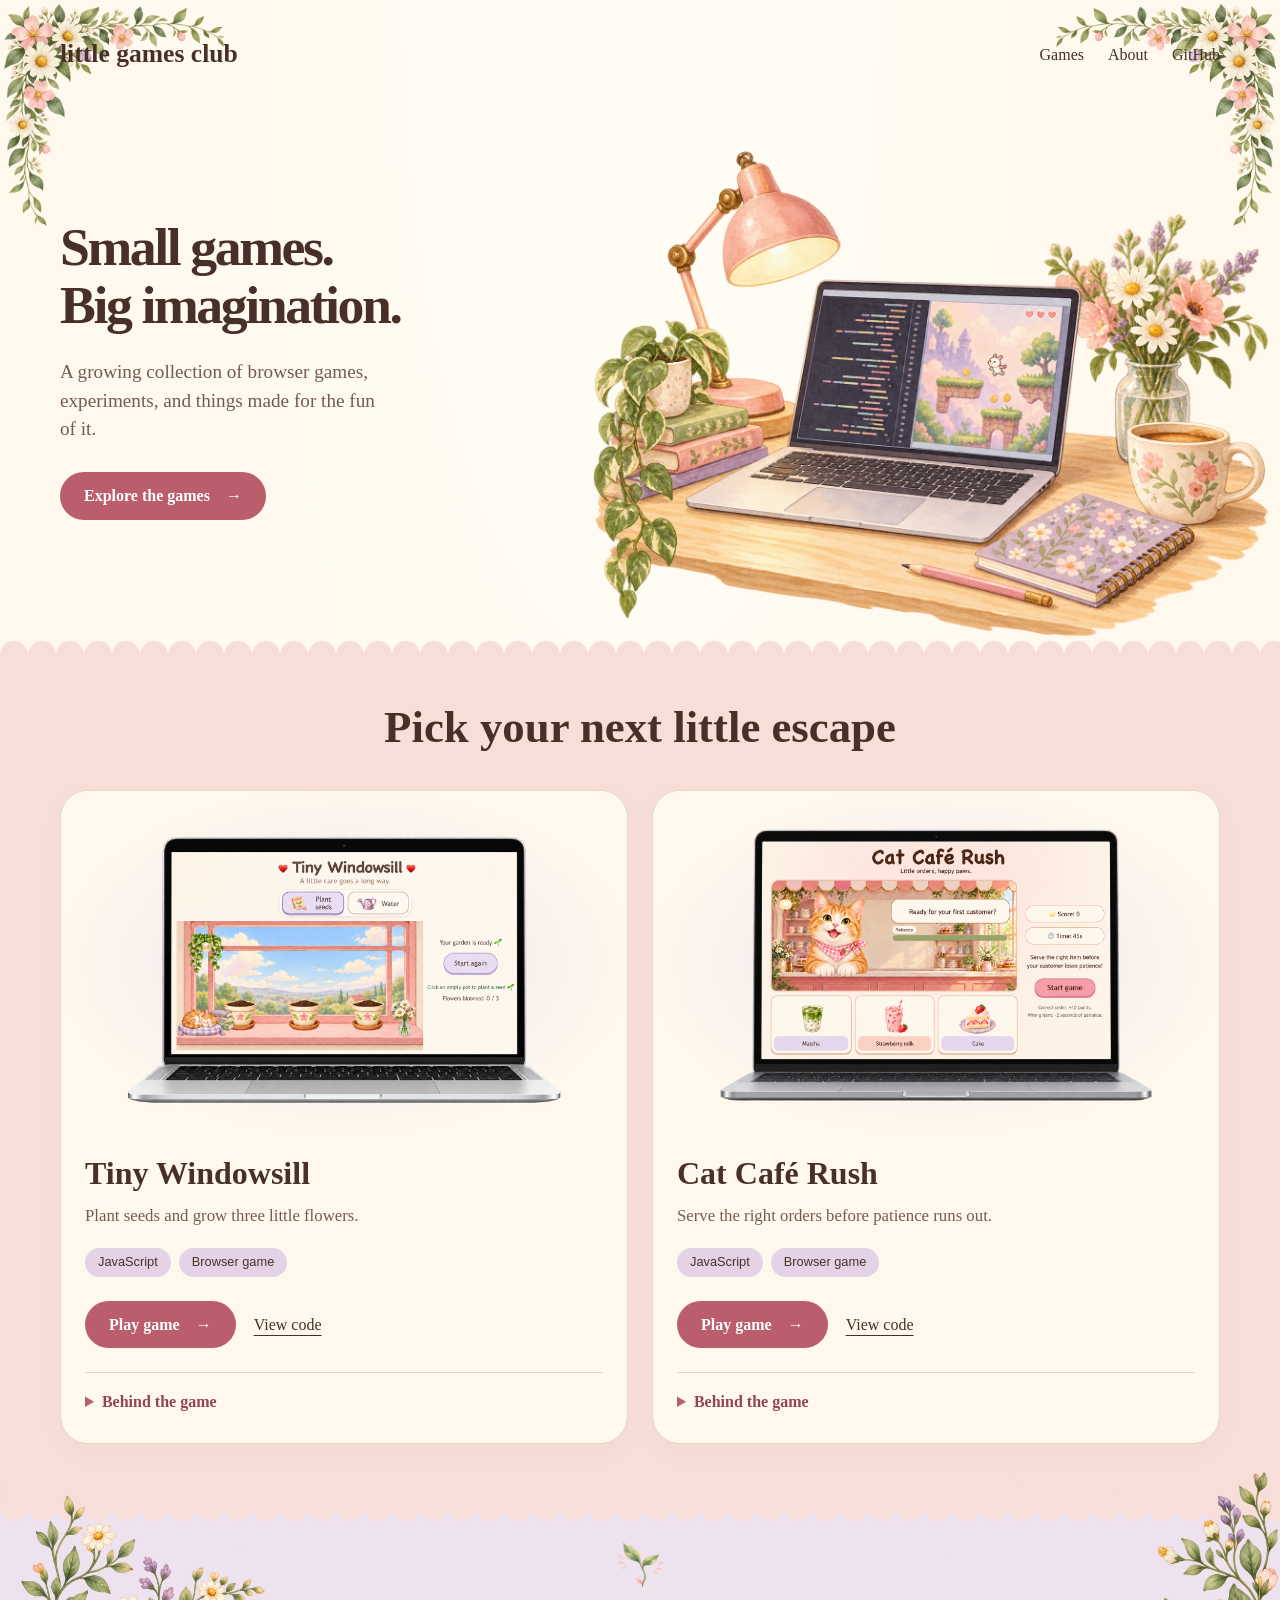
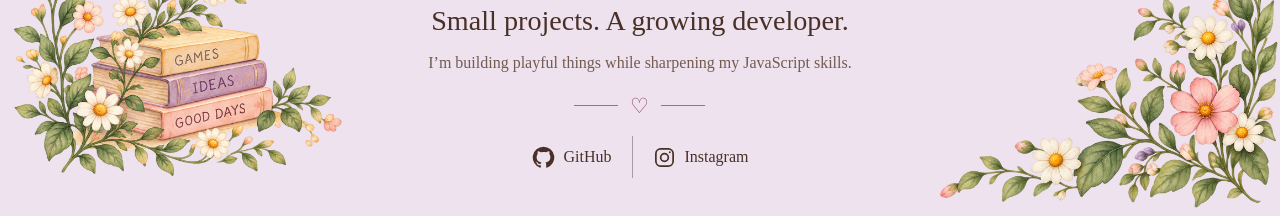
==== index.html @ 7466f7a5 "Build Little Games Club portfolio" ====
<!DOCTYPE html>
<html lang="en">
<head>
  <meta charset="UTF-8">
  <meta name="viewport" content="width=device-width, initial-scale=1.0">

  <meta
    name="description"
    content="A growing collection of browser games and playful experiments from an indie developer."
  >

  <title>Little Games Club — Small games. Big imagination.</title>

  <link rel="stylesheet" href="styles.css">
  <script src="script.js" defer></script>
</head>

<body>
  <a class="skip-link" href="#main">Skip to content</a>

  <header class="site-header">
    <a class="site-name" href="./" aria-label="Little Games Club home">
      little games club
    </a>

    <nav aria-label="Main navigation">
      <a href="#games">Games</a>
      <a href="#about">About</a>
      <a href="https://github.com/kayleighthomas">GitHub</a>
    </nav>
  </header>

  <main id="main">
    <section class="hero" aria-labelledby="hero-heading">
      <div class="hero-copy">
        <h1 id="hero-heading">
          Small games.<br>
          Big imagination.
        </h1>

        <p>
          A growing collection of browser games, experiments,
          and things made for the fun of it.
        </p>

        <a class="button" href="#games">
          Explore the games <span aria-hidden="true">→</span>
        </a>
      </div>

      <img
        class="hero-image"
        src="images/creative-desk.png"
        alt="An illustrated desk with a laptop, notebooks, flowers and a warm cup of coffee."
        fetchpriority="high"
      >
    </section>

    <section
      id="games"
      class="games-section"
      aria-labelledby="games-heading"
    >
      <div class="section-inner">
        <h2 id="games-heading">Pick your next little escape</h2>

        <div class="games-grid">

          <!-- Tiny Windowsill -->
          <article class="game-card">
            <img
              class="game-preview"
              src="images/tiny-windowsill-preview.png"
              alt="Laptop preview of Tiny Windowsill, a game about growing flowers."
              loading="lazy"
            >

            <div class="game-card-content">
              <h3>Tiny Windowsill</h3>

              <p>Plant seeds and grow three little flowers.</p>

              <ul class="tags" aria-label="Project details">
                <li>JavaScript</li>
                <li>Browser game</li>
              </ul>

              <div class="game-links">
                <a
                  class="button"
                  href="games/tiny-windowsill/index.html"
                >
                  Play game
                  <span class="visually-hidden">— Tiny Windowsill</span>
                  <span aria-hidden="true">→</span>
                </a>

                <a
                  class="code-link"
                  href="https://github.com/kayleighthomas/tiny-windowsill"
                >
                  View code
                  <span class="visually-hidden">— Tiny Windowsill</span>
                </a>
              </div>

              <details class="behind-game">
                <summary>Behind the game</summary>

                <div class="behind-game-content">
                  <p>
                    A browser gardening game where you plant seeds,
                    choose a watering can and grow three flowers.
                    Each plant grows independently, and your garden
                    is saved between visits.
                  </p>

                  <h4>JavaScript I practised</h4>

                  <ul>
                    <li>
                      <strong>Arrays and objects:</strong>
                      storing each plant’s watering count and
                      planting status.
                    </li>
                    <li>
                      <strong>Event listeners:</strong>
                      responding to tool selection, watering
                      and resetting.
                    </li>
                    <li>
                      <strong>Conditions and DOM updates:</strong>
                      changing growth stages, instructions
                      and button states.
                    </li>
                    <li>
                      <strong>filter():</strong>
                      counting how many flowers have bloomed.
                    </li>
                    <li>
                      <strong>localStorage and JSON:</strong>
                      saving and restoring the garden.
                    </li>
                    <li>
                      <strong>setTimeout():</strong>
                      controlling the watering animation.
                    </li>
                  </ul>

                  <h4>Key functions</h4>

                  <p class="function-list">
                    <code>selectTool()</code>
                    <code>renderGarden()</code>
                    <code>saveGarden()</code>
                    <code>loadGarden()</code>
                    <code>showWatering()</code>
                  </p>
                </div>
              </details>
            </div>
          </article>

          <!-- Cat Café Rush -->
          <article class="game-card">
            <img
              class="game-preview"
              src="images/cat-cafe-rush-preview.png"
              alt="Laptop preview of Cat Café Rush, a game about serving café orders."
              loading="lazy"
            >

            <div class="game-card-content">
              <h3>Cat Café Rush</h3>

              <p>Serve the right orders before patience runs out.</p>

              <ul class="tags" aria-label="Project details">
                <li>JavaScript</li>
                <li>Browser game</li>
              </ul>

              <div class="game-links">
                <a
                  class="button"
                  href="games/cat-cafe-rush/index.html"
                >
                  Play game
                  <span class="visually-hidden">— Cat Café Rush</span>
                  <span aria-hidden="true">→</span>
                </a>

                <a
                  class="code-link"
                  href="https://github.com/kayleighthomas/cat-cafe-rush"
                >
                  View code
                  <span class="visually-hidden">— Cat Café Rush</span>
                </a>
              </div>

              <details class="behind-game">
                <summary>Behind the game</summary>

                <div class="behind-game-content">
                  <p>
                    A 45-second café game where you match menu items
                    to customer orders. Correct orders earn points,
                    mistakes reduce patience, and customers become
                    less patient as your score increases.
                  </p>

                  <h4>JavaScript I practised</h4>

                  <ul>
                    <li>
                      <strong>Arrays and objects:</strong>
                      defining the café menu and tracking
                      the current order.
                    </li>
                    <li>
                      <strong>Math.random() and Math.floor():</strong>
                      selecting customer orders.
                    </li>
                    <li>
                      <strong>dataset and event listeners:</strong>
                      identifying and checking the item served.
                    </li>
                    <li>
                      <strong>State and conditions:</strong>
                      managing scoring, difficulty and
                      customer transitions.
                    </li>
                    <li>
                      <strong>Date.now() and setInterval():</strong>
                      measuring the round time and remaining patience.
                    </li>
                    <li>
                      <strong>Timeouts and CSS classes:</strong>
                      displaying popups and animating
                      departing customers.
                    </li>
                  </ul>

                  <h4>Key functions</h4>

                  <p class="function-list">
                    <code>startGame()</code>
                    <code>nextCustomer()</code>
                    <code>serveItem()</code>
                    <code>updateTimers()</code>
                    <code>getCustomerDuration()</code>
                    <code>loseCustomer()</code>
                    <code>showPopup()</code>
                    <code>endGame()</code>
                  </p>
                </div>
              </details>
            </div>
          </article>

        </div>
      </div>
    </section>
  </main>

  <footer id="about" class="site-footer">
    <div class="footer-content">
      <img
        class="sprout-image"
        src="images/sprout.png"
        alt=""
        loading="lazy"
      >

      <h2>Small projects. A growing developer.</h2>

      <p>
        I’m building playful things while sharpening
        my JavaScript skills.
      </p>

      <span class="heart-divider" aria-hidden="true">♡</span>

      <nav aria-label="Social links">
        <a href="https://github.com/kayleighthomas">
          <svg
            viewBox="0 0 24 24"
            aria-hidden="true"
            class="social-icon"
          >
            <path
              fill="currentColor"
              d="M12 .75a11.25 11.25 0 0 0-3.56 21.92c.56.1.77-.24.77-.54v-2.1c-3.13.68-3.79-1.33-3.79-1.33-.51-1.3-1.25-1.65-1.25-1.65-1.02-.7.08-.69.08-.69 1.13.08 1.72 1.16 1.72 1.16 1 1.72 2.63 1.22 3.27.93.1-.73.39-1.22.71-1.5-2.5-.29-5.13-1.25-5.13-5.56 0-1.23.44-2.23 1.16-3.02-.12-.29-.5-1.43.11-2.98 0 0 .95-.3 3.09 1.15A10.7 10.7 0 0 1 12 6.16c.96 0 1.92.13 2.82.38 2.15-1.45 3.09-1.15 3.09-1.15.61 1.55.23 2.69.11 2.98.72.79 1.16 1.79 1.16 3.02 0 4.32-2.63 5.27-5.14 5.55.4.35.76 1.03.76 2.08v3.11c0 .3.2.65.77.54A11.25 11.25 0 0 0 12 .75Z"
            />
          </svg>
          GitHub
        </a>

        <a href="https://www.instagram.com/_girlyml_/">
          <svg
            viewBox="0 0 24 24"
            fill="none"
            stroke="currentColor"
            stroke-width="1.8"
            aria-hidden="true"
            class="social-icon"
          >
            <rect x="3" y="3" width="18" height="18" rx="5"/>
            <circle cx="12" cy="12" r="4"/>
            <circle
              cx="17.5"
              cy="6.5"
              r="1"
              fill="currentColor"
              stroke="none"
            />
          </svg>
          Instagram
        </a>
      </nav>
    </div>
  </footer>
</body>
</html>
---- styles.css ----
/* Shared colours and sizing */
:root {
  --cream: #fff8ed;
  --pink: #f7ded8;
  --rose: #ba5e6b;
  --rose-dark: #934451;
  --lilac: #eee2ef;
  --ink: #493027;
  --muted: #735b50;
  --page-width: 1160px;
}

* {
  box-sizing: border-box;
}

html {
  scroll-behavior: smooth;
}

body {
  position: relative;
  isolation: isolate;
  margin: 0;
  color: var(--ink);
  background:
    radial-gradient(ellipse at top, #fffdf5, transparent 65%),
    var(--cream);
  font-family: Georgia, "Times New Roman", serif;
  line-height: 1.6;
}

img {
  display: block;
  max-width: 100%;
}

a {
  color: inherit;
}

a:focus-visible {
  outline: 3px solid var(--rose-dark);
  outline-offset: 5px;
}

h1,
h2,
h3,
p {
  margin-top: 0;
}

h1,
h2,
h3 {
  line-height: 1.15;
}

section,
footer {
  scroll-margin-top: 24px;
}

.visually-hidden {
  position: absolute;
  width: 1px;
  height: 1px;
  padding: 0;
  margin: -1px;
  overflow: hidden;
  clip-path: inset(50%);
  white-space: nowrap;
  border: 0;
}

/* Keyboard navigation */
.skip-link {
  position: absolute;
  top: 8px;
  left: 16px;
  z-index: 10;
  transform: translateY(-160%);
  padding: 10px 16px;
  border-radius: 10px;
  background: var(--ink);
  color: white;
}

.skip-link:focus {
  transform: translateY(0);
}

/* Floral top corners */
body::before,
body::after {
  content: "";
  position: absolute;
  top: 0;
  z-index: -1;
  width: clamp(100px, 18vw, 260px);
  aspect-ratio: 1;
  background-image: url("images/floral-corner.png");
  background-size: contain;
  background-repeat: no-repeat;
  pointer-events: none;
}

body::before {
  left: 0;
}

body::after {
  right: 0;
  transform: scaleX(-1);
}

/* Header */
.site-header {
  position: relative;
  z-index: 2;
  display: flex;
  align-items: center;
  justify-content: space-between;
  gap: 24px;
  width: min(var(--page-width), calc(100% - 96px));
  margin: 0 auto;
  padding: 34px 0;
}

.site-name {
  font-size: 1.6rem;
  font-weight: bold;
  text-decoration: none;
}

nav {
  display: flex;
  flex-wrap: wrap;
  align-items: center;
  justify-content: center;
  gap: 24px;
}

nav a {
  padding: 8px 0;
  text-decoration: none;
}

nav a:hover {
  color: var(--rose-dark);
  text-decoration: underline;
  text-underline-offset: 5px;
}

/* Large illustrated hero */
.hero {
  position: relative;
  isolation: isolate;
  display: flex;
  align-items: center;

  width: 100%;
  max-width: 1440px;
  min-height: clamp(500px, 44vw, 640px);
  margin: 0 auto;
  padding: 32px 0 64px;

  overflow: hidden;
}

/* Copy sits above the illustration if their edges overlap. */
.hero-copy {
  position: relative;
  z-index: 1;

  width: 50%;
  padding-left: max(48px, calc((100% - 1160px) / 2));
}

.hero h1 {
  margin-bottom: 24px;
  font-size: clamp(2.4rem, 4.6vw, 4.6rem);
  line-height: 1.08;
  letter-spacing: -0.045em;
}

.hero-copy p {
  max-width: 33ch;
  margin-bottom: 28px;
  color: var(--muted);
  font-size: 1.2rem;
  line-height: 1.5;
}

/* Desk extends to the bottom-right instead of sitting in a column. */
.hero-image {
  position: absolute;
  right: -5%;
  bottom: -20px;
  z-index: 0;

  width: 70%;
  max-width: none;
  height: auto;

  transform: scaleX(-1);
  pointer-events: none;
}

/* Shared link buttons */
.button {
  display: inline-flex;
  align-items: center;
  justify-content: center;
  gap: 16px;
  min-height: 46px;
  padding: 11px 24px;
  border-radius: 999px;
  background: var(--rose);
  color: white;
  font-weight: bold;
  text-decoration: none;
  transition: background-color 150ms ease, transform 150ms ease;
}

.button:hover {
  transform: translateY(-2px);
  background: var(--rose-dark);
}

/* Game collection */
.games-section {
  position: relative;
  z-index: 1;
  padding: 50px 0 64px;
  background: var(--pink);
}

.games-section::before {
  content: "";
  position: absolute;
  top: -12px;
  left: 0;
  width: 100%;
  height: 14px;
  background:
    radial-gradient(
      circle at 14px 14px,
      var(--pink) 13px,
      transparent 13.5px
    )
    0 0 / 28px 28px repeat-x;
  pointer-events: none;
}

.section-inner {
  width: min(var(--page-width), calc(100% - 64px));
  margin: 0 auto;
}

.games-section h2 {
  margin-bottom: 36px;
  text-align: center;
  font-size: clamp(1.8rem, 3.5vw, 2.8rem);
}

.games-grid {
  display: grid;
  grid-template-columns: repeat(2, minmax(0, 1fr));
  gap: 24px;
}

.game-card {
  display: flex;
  flex-direction: column;
  min-width: 0;
  overflow: hidden;
  border: 1px solid #ead6c6;
  border-radius: 28px;
  background: var(--cream);
  box-shadow: 0 8px 24px #735b5008;
}

/* Laptop previews */
.game-preview {
  width: 100%;
  height: clamp(240px, 28vw, 340px);
  padding: 20px 16px 12px;
  object-fit: contain;
  background:
    radial-gradient(ellipse at center, #f0e2ef, transparent 72%),
    var(--cream);
}

.game-card-content {
  display: flex;
  flex-direction: column;
  flex: 1;
  padding: 24px;
}

.game-card h3 {
  margin-bottom: 12px;
  font-size: clamp(1.5rem, 2.5vw, 2rem);
}

.game-card p {
  margin-bottom: 18px;
  color: var(--muted);
  font-size: 1.05rem;
}

.tags {
  display: flex;
  flex-wrap: wrap;
  gap: 8px;
  margin: 0 0 24px;
  padding: 0;
  list-style: none;
}

.tags li {
  padding: 4px 13px;
  border-radius: 999px;
  background: #e4d2e7;
  font-family: "Trebuchet MS", sans-serif;
  font-size: 0.8rem;
}

.game-links {
  display: flex;
  flex-wrap: wrap;
  align-items: center;
  gap: 18px;
  margin-top: auto;
}

.code-link {
  padding: 10px 0;
  text-underline-offset: 5px;
}

.code-link:hover {
  color: var(--rose-dark);
}

/* Sprout footer */
.site-footer {
  position: relative;
  isolation: isolate;
  padding: 46px 24px 54px;
  background: var(--lilac);
  text-align: center;
}

.site-footer::before,
.site-footer::after {
  content: "";
  position: absolute;
  bottom: 0;
  z-index: -1;
  width: clamp(90px, 20vw, 270px);
  aspect-ratio: 1;
  background-image: url("images/floral-corner.png");
  background-size: contain;
  background-repeat: no-repeat;
  pointer-events: none;
}

.site-footer::before {
  left: 0;
  transform: scaleY(-1);
}

.site-footer::after {
  right: 0;
  transform: rotate(180deg);
}

.footer-content {
  max-width: 680px;
  margin: 0 auto;
}

.sprout-image {
  width: 76px;
  height: 76px;
  margin: 0 auto 12px;
  object-fit: contain;
}

.site-footer h2 {
  margin-bottom: 16px;
  font-size: clamp(1.7rem, 3vw, 2.4rem);
}

.site-footer p {
  max-width: 48ch;
  margin: 0 auto;
  color: var(--muted);
  font-size: 1.1rem;
}

.heart-divider {
  display: block;
  margin: 16px 0;
  color: var(--rose-dark);
  font-size: 1.7rem;
}

.site-footer nav {
  gap: 28px;
}

/* Stack the hero before the desktop composition gets crowded. */
@media (max-width: 1000px) {
  .hero {
    display: grid;
    grid-template-columns: 1fr;
    min-height: 0;
    padding: 32px 24px 0;
    gap: 24px;
    text-align: center;
  }

  .hero-copy {
    width: 100%;
    padding: 0;
  }

  .hero h1 {
    font-size: clamp(2.1rem, 5.8vw, 3.8rem);
  }

  .hero-copy p {
    margin-left: auto;
    margin-right: auto;
  }

  .hero-image {
    position: relative;
    right: auto;
    bottom: -12px;
    width: min(100%, 760px);
    margin: 0 auto;
  }
}

/* Tablet and phone layout */
@media (max-width: 760px) {
  .site-header {
    width: calc(100% - 40px);
    flex-direction: column;
    gap: 6px;
    padding: 30px 0 18px;
  }

  .site-name {
    font-size: 1.5rem;
  }

  .hero {
    padding-top: 24px;
  }

  .hero-copy p {
    font-size: 1.05rem;
  }

  .section-inner {
    width: calc(100% - 32px);
  }

  .games-section {
    padding: 36px 0 44px;
  }

  .games-section h2 {
    margin-bottom: 24px;
  }

  .games-grid {
    grid-template-columns: 1fr;
    max-width: 520px;
    margin: 0 auto;
    gap: 24px;
  }

  .game-preview {
    height: auto;
    aspect-ratio: 3 / 2;
  }

  .game-card-content {
    padding: 20px;
  }

  .site-footer {
    padding: 36px 24px 100px;
  }

  .site-footer::before,
  .site-footer::after {
    width: 100px;
  }
}

@media (prefers-reduced-motion: reduce) {
  html {
    scroll-behavior: auto;
  }

  .button {
    transition: none;
  }

  .button:hover {
    transform: none;
  }
}

@media (min-width: 1001px) {
  .hero {
    display: grid;
    grid-template-columns: 46% 54%;
    align-items: center;

    min-height: 0;
    padding: 24px 0 0;
    overflow: visible;
  }

  .hero-copy {
    width: 100%;
    padding-left: max(48px, calc((100% / 0.46 - 1160px) / 2));
    padding-right: 24px;
    padding-bottom: 48px;
  }

  .hero h1 {
    font-size: clamp(2.4rem, 4.2vw, 4.2rem);
  }

  .hero-image {
    position: static;
    align-self: end;
    width: 100%;
    max-width: none;
    height: auto;
    margin: 0;

    transform: scaleX(-1);
  }
}

/* Illustrated footer matching the approved reference. */
.site-footer {
  position: relative;
  isolation: isolate;
  z-index: 2;
  min-height: 300px;

  margin-bottom: 32px;
  padding: 22px 24px 38px;

  overflow: visible;
  background-color: var(--lilac);

  /* Pink scallops along the top of the lilac panel. */
  background-image: radial-gradient(
    circle at 14px 0,
    var(--pink) 13px,
    transparent 13.5px
  );
  background-size: 28px 14px;
  background-repeat: repeat-x;
}

/* Decorations extend beyond the panel's edges. */
.site-footer::before,
.site-footer::after {
  top: auto;
  bottom: -28px;
  z-index: 0;

  width: clamp(200px, 27vw, 390px);
  height: auto;
  aspect-ratio: 1;

  background-size: contain;
  background-position: center bottom;
  background-repeat: no-repeat;

  transform: none;
  pointer-events: none;
}

.site-footer::before {
  left: 0;
  background-image: url("images/footer-books.png");
}

.site-footer::after {
  right: 0;
  background-image: url("images/footer-flowers.png");
}

.footer-content {
  position: relative;
  z-index: 1;
  width: 62%;
  max-width: 900px;
  margin: 0 auto;
}

.sprout-image {
  width: 66px;
  height: 66px;
  margin: 0 auto 8px;
}

.site-footer h2 {
  margin-bottom: 12px;
  font-size: clamp(1.4rem, 2.2vw, 2rem);
  font-weight: normal;
  line-height: 1.2;
}

.site-footer p {
  max-width: 55ch;
  margin: 0 auto;
  font-size: 1rem;
}

.heart-divider {
  display: flex;
  align-items: center;
  justify-content: center;
  gap: 12px;

  margin: 14px 0;
  font-size: 1.3rem;
}

.heart-divider::before,
.heart-divider::after {
  content: "";
  width: 44px;
  height: 1px;
  background: #8e7886;
}

.site-footer nav {
  gap: 20px;
}

.site-footer nav a {
  display: inline-flex;
  align-items: center;
  gap: 9px;
}

.site-footer nav a + a {
  padding-left: 20px;
  border-left: 1px solid #ac98a6;
}

.social-icon {
  flex-shrink: 0;
  width: 23px;
  height: 23px;
}

/* Give decorations their own space on smaller screens. */
@media (max-width: 760px) {
  .site-footer {
    min-height: 0;
    padding: 24px 20px 140px;
  }

  .footer-content {
    width: 100%;
    max-width: 500px;
  }

  .site-footer h2 {
    font-size: 1.65rem;
  }

  .site-footer::before,
  .site-footer::after {
    width: 165px;
    bottom: -24px;
  }
}

.site-footer {
  margin-bottom: 0;
}

.site-footer::before,
.site-footer::after {
  bottom: 0;
}

@media (max-width: 760px) {
  .site-footer {
    padding: 24px 20px 88px;
  }

  .footer-content {
    width: 100%;
  }

  .sprout-image {
    width: 52px;
    height: 52px;
    margin-bottom: 8px;
  }

  .site-footer h2 {
    max-width: 24ch;
    margin: 0 auto 12px;
    font-size: 1.45rem;
    text-wrap: balance;
  }

  .site-footer p {
    max-width: 32ch;
    font-size: 0.95rem;
    line-height: 1.5;
  }

  .heart-divider {
    margin: 10px 0;
  }

  .site-footer nav {
    gap: 14px;
    font-size: 0.9rem;
  }

  .site-footer nav a + a {
    padding-left: 14px;
  }

  .social-icon {
    width: 20px;
    height: 20px;
  }

  .site-footer::before,
  .site-footer::after {
    width: 110px;
    bottom: 0;
  }
}

/* Expandable project notes */
.behind-game {
  margin-top: 24px;
  border-top: 1px solid #e5d2c5;
}

.behind-game summary {
  padding: 16px 0 4px;
  color: var(--rose-dark);
  font-weight: bold;
  cursor: pointer;
}

.behind-game summary::marker {
  color: var(--rose);
}

.behind-game summary:focus-visible {
  outline: 3px solid var(--rose-dark);
  outline-offset: 4px;
  border-radius: 4px;
}

.behind-game-content {
  padding-top: 16px;
}

.behind-game-content p,
.behind-game-content li {
  font-size: 0.95rem;
  line-height: 1.6;
}

.behind-game-content h4 {
  margin: 20px 0 10px;
  font-size: 1rem;
}

.behind-game-content ul {
  margin: 0;
  padding-left: 20px;
}

.behind-game-content li {
  margin-bottom: 10px;
  color: var(--muted);
}

.behind-game-content strong {
  color: var(--ink);
}

.function-list {
  display: flex;
  flex-wrap: wrap;
  gap: 7px;
}

.function-list code {
  padding: 4px 8px;
  border-radius: 8px;
  background: var(--lilac);
  color: var(--ink);
  font-size: 0.8rem;
  overflow-wrap: anywhere;
}

/* Each card expands independently. */
.games-grid {
  align-items: start;
}
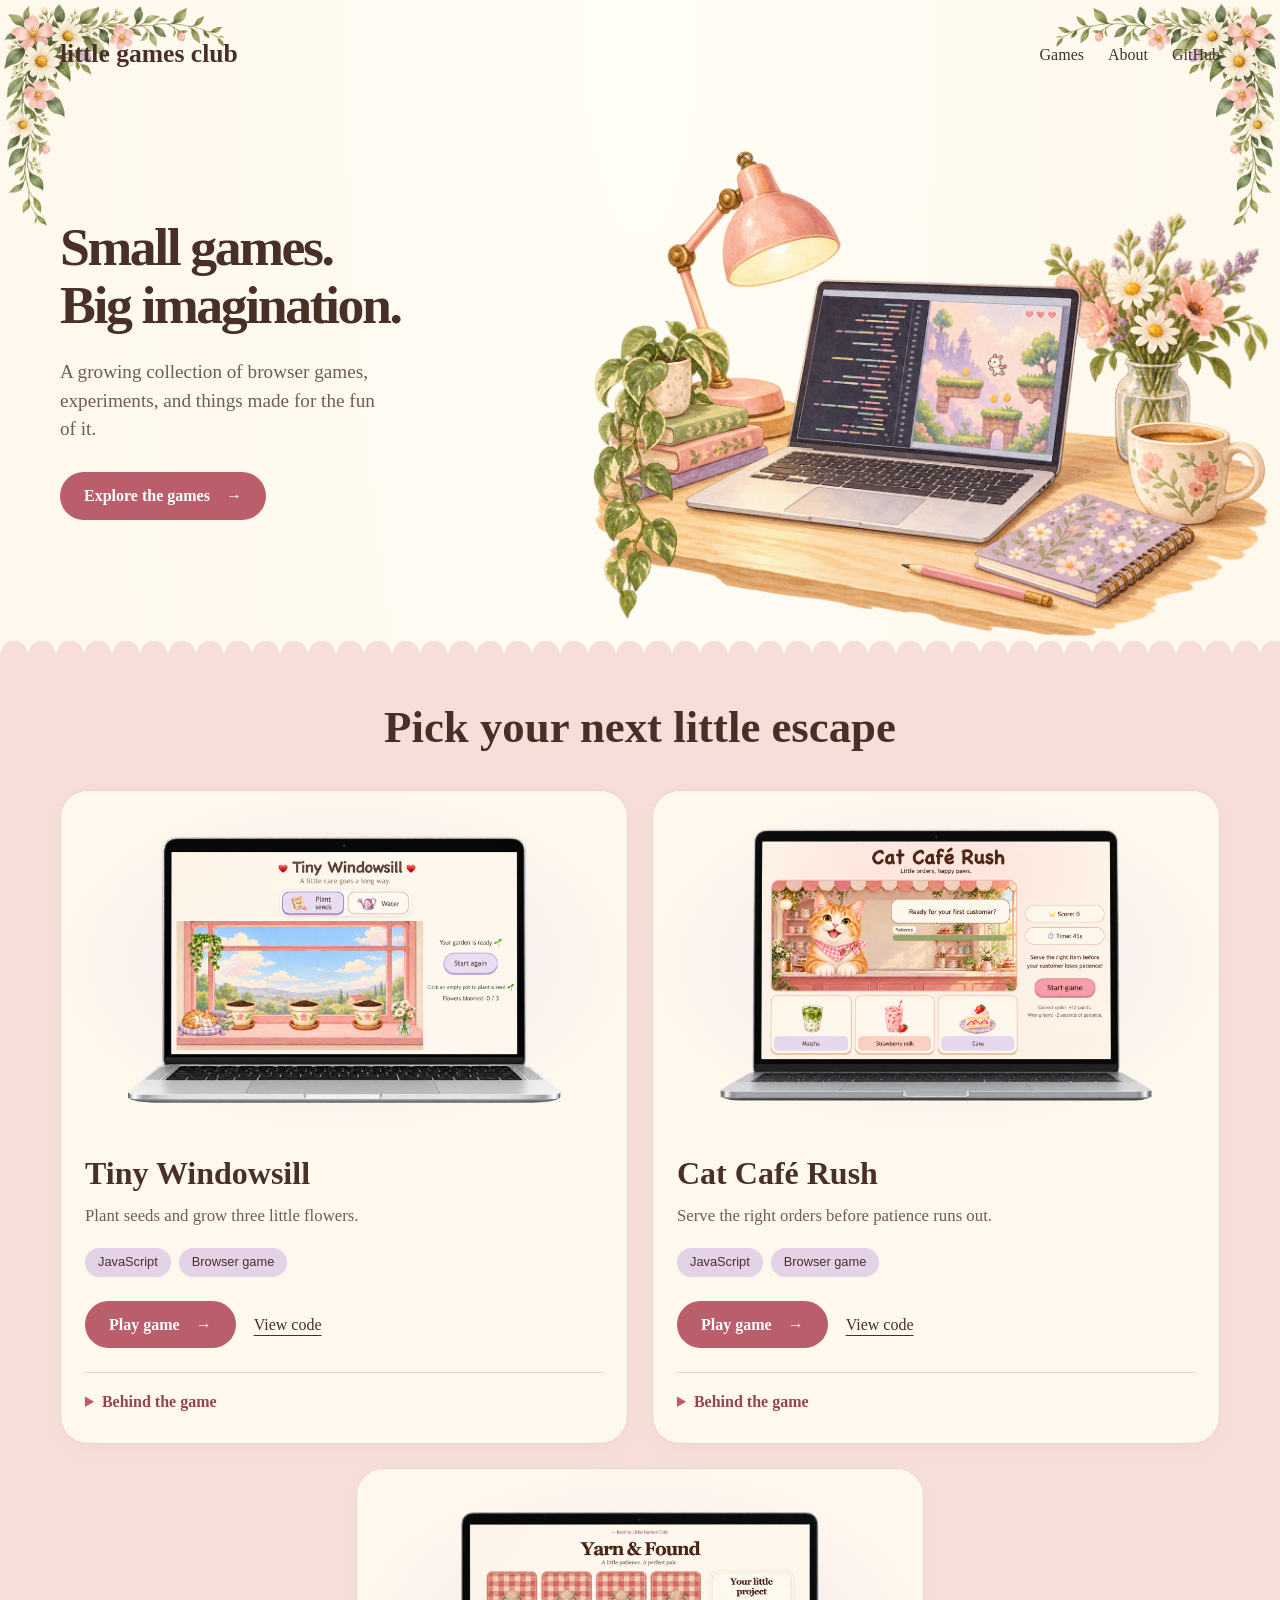
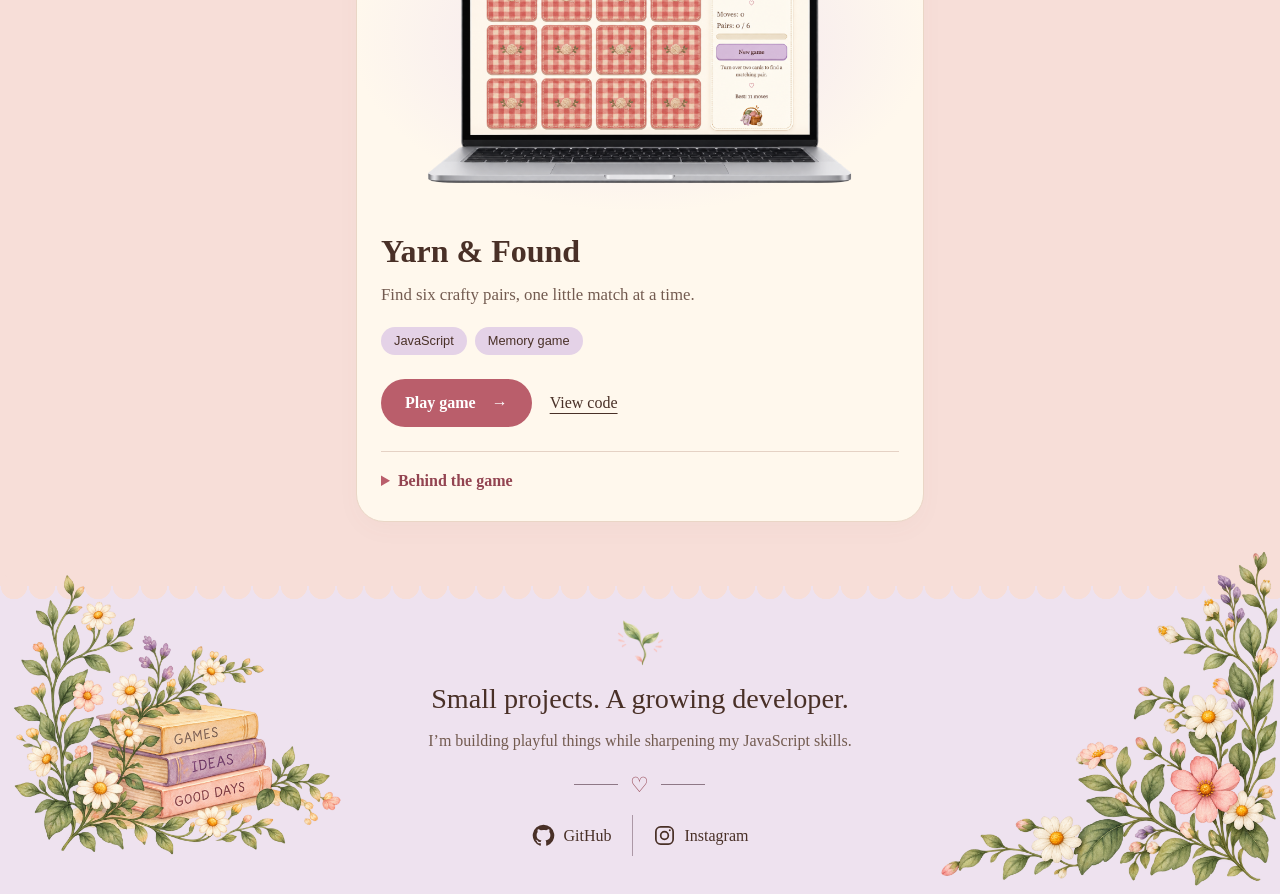
==== commit d2322d91: "Add Yarn and Found portfolio card and laptop preview" ====
--- a/index.html
+++ b/index.html
@@ -253,6 +253,107 @@
                     <code>loseCustomer()</code>
                     <code>showPopup()</code>
                     <code>endGame()</code>
+                  </p>
+                </div>
+              </details>
+            </div>
+          </article>
+
+          <!-- Yarn & Found -->
+          <article class="game-card">
+            <img
+              class="game-preview yarn-preview"
+              src="images/yarn-and-found-preview.png"
+              alt="Pink gingham memory card with an embroidered yarn-ball design."
+              loading="lazy"
+            >
+
+            <div class="game-card-content">
+              <h3>Yarn &amp; Found</h3>
+
+              <p>Find six crafty pairs, one little match at a time.</p>
+
+              <ul class="tags" aria-label="Project details">
+                <li>JavaScript</li>
+                <li>Memory game</li>
+              </ul>
+
+              <div class="game-links">
+                <a
+                  class="button"
+                  href="games/yarn-and-found/index.html"
+                >
+                  Play game
+                  <span class="visually-hidden">— Yarn &amp; Found</span>
+                  <span aria-hidden="true">→</span>
+                </a>
+
+                <a
+                  class="code-link"
+                  href="https://github.com/kayleighthomas/little-games-club/tree/main/games/yarn-and-found"
+                >
+                  View code
+                  <span class="visually-hidden">— Yarn &amp; Found</span>
+                </a>
+              </div>
+
+              <details class="behind-game">
+                <summary>Behind the game</summary>
+
+                <div class="behind-game-content">
+                  <p>
+                    A craft-themed memory game with twelve cards and six
+                    matching pairs. Find them in as few moves as possible,
+                    with your personal best saved between visits.
+                  </p>
+
+                  <h4>JavaScript I practised</h4>
+
+                  <ul>
+                    <li>
+                      <strong>Arrays and spread syntax:</strong>
+                      creating two copies of six items to build the deck.
+                    </li>
+                    <li>
+                      <strong>Fisher–Yates shuffle:</strong>
+                      randomising card positions using a loop and swaps.
+                    </li>
+                    <li>
+                      <strong>Creating DOM elements:</strong>
+                      building twelve card buttons and their click listeners.
+                    </li>
+                    <li>
+                      <strong>dataset and conditions:</strong>
+                      comparing the two revealed cards.
+                    </li>
+                    <li>
+                      <strong>State management:</strong>
+                      tracking selected cards, moves and matching pairs,
+                      while preventing extra flips during a comparison.
+                    </li>
+                    <li>
+                      <strong>setTimeout() and clearTimeout():</strong>
+                      hiding unmatched cards and safely restarting a round.
+                    </li>
+                    <li>
+                      <strong>localStorage:</strong>
+                      saving and restoring the lowest completed move count.
+                    </li>
+                  </ul>
+
+                  <h4>Key functions</h4>
+
+                  <p class="function-list">
+                    <code>shuffleCards()</code>
+                    <code>createCard()</code>
+                    <code>startGame()</code>
+                    <code>flipCard()</code>
+                    <code>checkForMatch()</code>
+                    <code>keepMatchingPair()</code>
+                    <code>hideUnmatchedPair()</code>
+                    <code>finishGame()</code>
+                    <code>loadBestScore()</code>
+                    <code>saveBestScore()</code>
                   </p>
                 </div>
               </details>
--- a/styles.css
+++ b/styles.css
@@ -827,4 +827,13 @@
 /* Each card expands independently. */
 .games-grid {
   align-items: start;
+}
+
+/* Centre the third project beneath the first two. */
+@media (min-width: 761px) {
+  .games-grid > .game-card:last-child:nth-child(odd) {
+    grid-column: 1 / -1;
+    width: calc((100% - 24px) / 2);
+    justify-self: center;
+  }
 }
